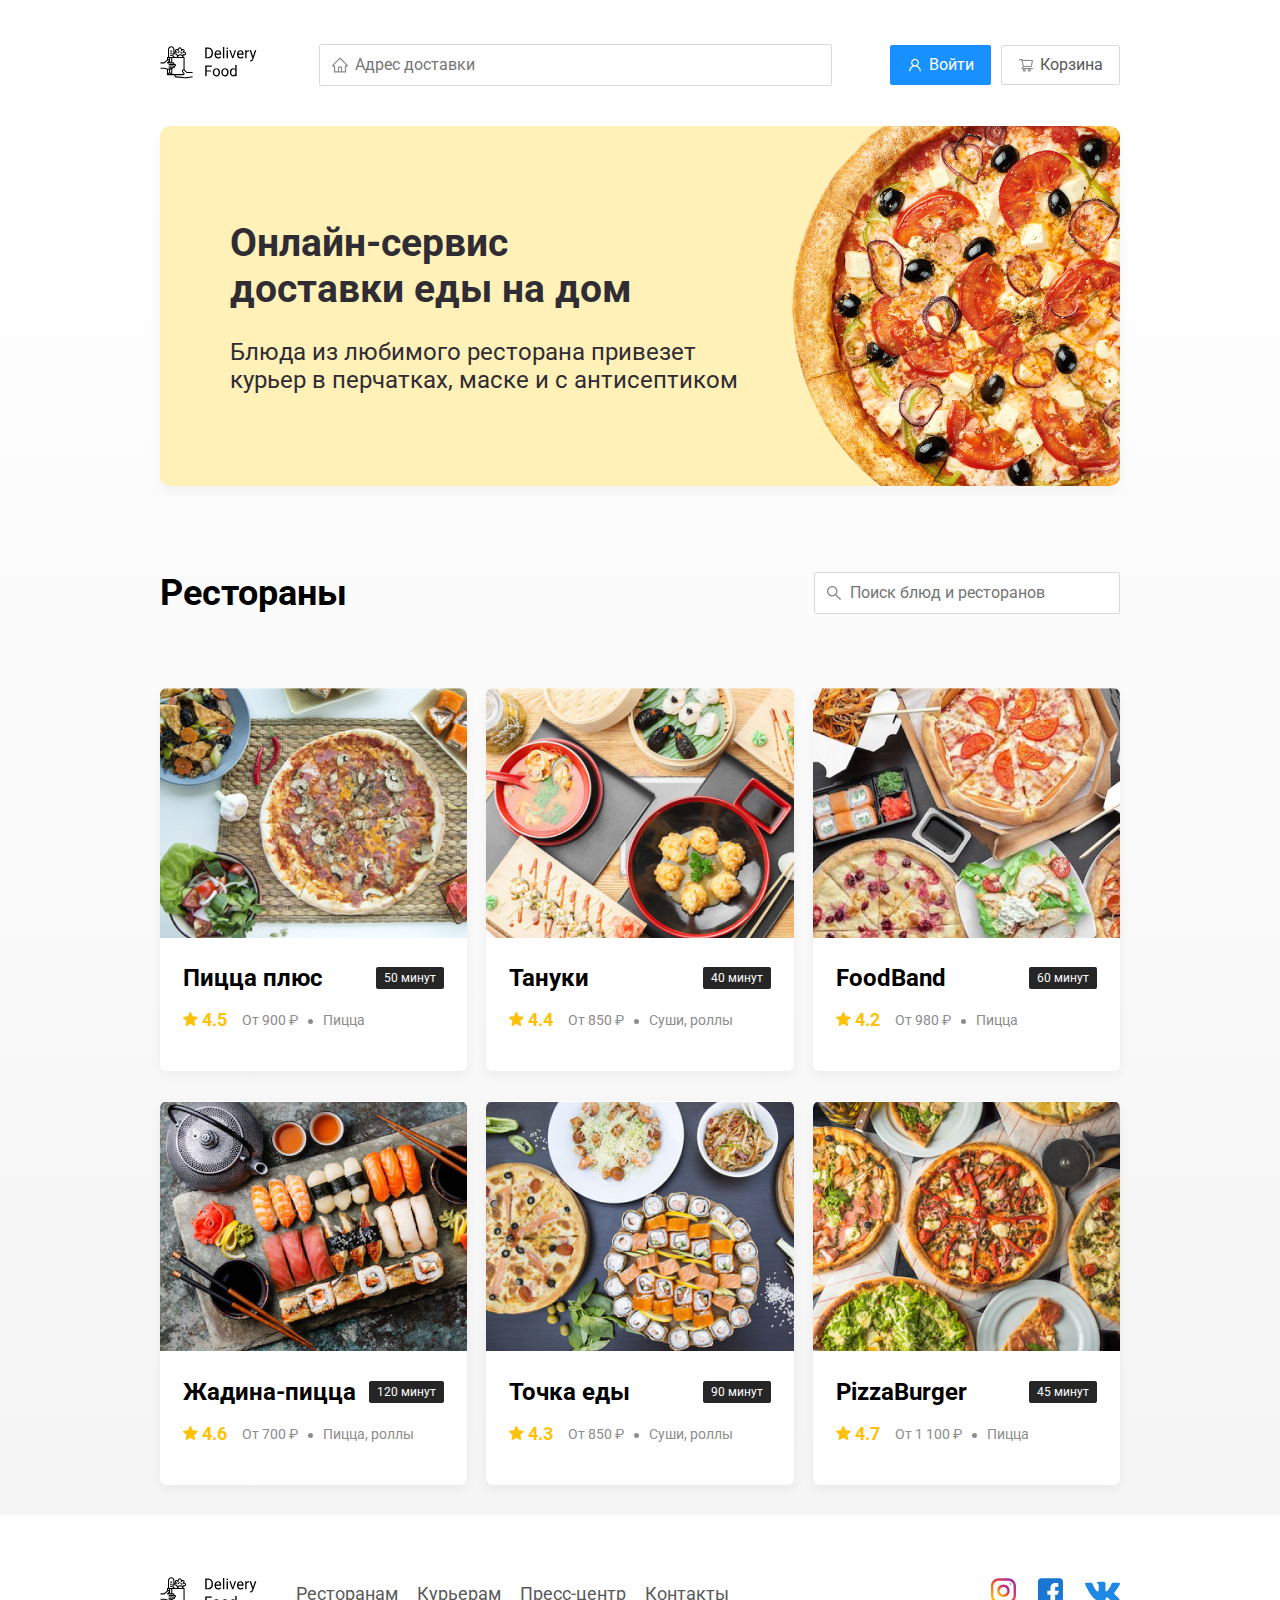
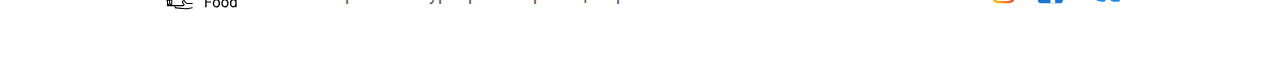
==== index.html @ 176d5f94 "Add files via upload" ====
<!DOCTYPE html>
<html lang="ru">
<head>
    <meta charset="UTF-8">
    <title>Delivery food - Доставка еды на дом</title>
    <link href="https://fonts.googleapis.com/css2?family=Roboto:wght@400;700&display=swap" rel="stylesheet">
    <link rel="stylesheet" type="text/css" href="css/normalize.css">
    <link rel="stylesheet" type="text/css" href="css/style.css">
</head>
<body>
    <div class="container">
        <header class="header">
            <a href="index.html" class="logo"><img src="img/logo.svg" alt="Logo"></a>
            <input type="text" name="address" class="input address-input" placeholder="Адрес доставки">
            <div class="buttons">
                <button class="button button-primary">
                    <img src="img/user.svg" alt="user" class="button-icon">
                    <span class="button-text">Войти</span>
                </button>
                <button class="button">
                    <img src="img/shopping-cart.svg" alt="shopping-cart" class="button-icon">
                    <span class="button-text">Корзина</span>
                </button>
            </div>
        </header>
    </div>
    <!--container-->
    <main class="main">
        <div class="container">
            <section class="promo">
                <h1 class="promo-title">Онлайн-сервис<br>доставки еды на дом</h1>
                <p class="promo-text">Блюда из любимого ресторана привезет курьер в перчатках, маске и с антисептиком</p>
            </section>
            <section class="restaurants">
                <div class="section-heading">
                    <h2 class="section-title">Рестораны</h2>
                    <input type="text" name="food" class="input search-input" placeholder="Поиск блюд и ресторанов">
                </div>
                <div class="cards">
                    <a href="restaurant.html" target="_blank" class="card">
                        <img src="img/image1.jpg" alt="image" class="card-image">
                        <div class="card-text">
                            <div class="card-heading">
                                <h3 class="card-title">Пицца плюс</h3>
                                <span class="card-tag tag">50 минут</span>
                            </div>
                            <!-- card-heading-->
                            <div class="card-info">
                                <div class="rating"><img src="img/rating.svg" alt="rating" class="rating-star"> 4.5</div>
                                <div class="price">От 900 ₽</div>
                                <div class="category">Пицца</div>
                            </div>
                            <!-- car-infos-->
                        </div>
                        <!-- card-text-->
                    </a>
                    <!-- card-->
                    <a href="restaurant.html" target="_blank" class="card">
                        <img src="img/image2.jpg" alt="image" class="card-image">
                        <div class="card-text">
                            <div class="card-heading">
                                <h3 class="card-title">Тануки</h3>
                                <span class="card-tag tag">40 минут</span>
                            </div>
                            <!-- card-heading-->
                            <div class="card-info">
                                <div class="rating"><img src="img/rating.svg" alt="rating" class="rating-star"> 4.4</div>
                                <div class="price">От 850 ₽</div>
                                <div class="category">Суши, роллы</div>
                            </div>
                            <!-- car-infos-->
                        </div>
                        <!-- card-text-->
                    </a>
                    <!-- card-->
                    <a href="restaurant.html" target="_blank" class="card">
                        <img src="img/image3.jpg" alt="image" class="card-image">
                        <div class="card-text">
                            <div class="card-heading">
                                <h3 class="card-title">FoodBand</h3>
                                <span class="card-tag tag">60 минут</span>
                            </div>
                            <!-- card-heading-->
                            <div class="card-info">
                                <div class="rating"><img src="img/rating.svg" alt="rating" class="rating-star"> 4.2</div>
                                <div class="price">От 980 ₽</div>
                                <div class="category">Пицца</div>
                            </div>
                            <!-- car-infos-->
                        </div>
                        <!-- card-text-->
                    </a>
                    <!-- card-->
                    <a href="restaurant.html" target="_blank" class="card">
                        <img src="img/image4.jpg" alt="image" class="card-image">
                        <div class="card-text">
                            <div class="card-heading">
                                <h3 class="card-title">Жадина-пицца</h3>
                                <span class="card-tag tag">120 минут</span>
                            </div>
                            <!-- card-heading-->
                            <div class="card-info">
                                <div class="rating"><img src="img/rating.svg" alt="rating" class="rating-star"> 4.6</div>
                                <div class="price">От 700 ₽</div>
                                <div class="category">Пицца, роллы</div>
                            </div>
                            <!-- car-infos-->
                        </div>
                        <!-- card-text-->
                    </a>
                    <!-- card-->
                    <a href="restaurant.html" target="_blank" class="card">
                        <img src="img/image5.jpg" alt="image" class="card-image">
                        <div class="card-text">
                            <div class="card-heading">
                                <h3 class="card-title">Точка еды</h3>
                                <span class="card-tag tag">90 минут</span>
                            </div>
                            <!-- card-heading-->
                            <div class="card-info">
                                <div class="rating"><img src="img/rating.svg" alt="rating" class="rating-star"> 4.3</div>
                                <div class="price">От 850 ₽</div>
                                <div class="category">Суши, роллы</div>
                            </div>
                            <!-- car-infos-->
                        </div>
                        <!-- card-text-->
                    </a>
                    <!-- card-->
                    <a href="restaurant.html" target="_blank" class="card">
                        <img src="img/image6.jpg" alt="image" class="card-image">
                        <div class="card-text">
                            <div class="card-heading">
                                <h3 class="card-title">PizzaBurger</h3>
                                <span class="card-tag tag">45 минут</span>
                            </div>
                            <!-- card-heading-->
                            <div class="card-info">
                                <div class="rating"><img src="img/rating.svg" alt="rating" class="rating-star"> 4.7</div>
                                <div class="price">От 1&nbsp;100 ₽</div>
                                <div class="category">Пицца</div>
                            </div>
                            <!-- car-infos-->
                        </div>
                        <!-- card-text-->
                    </a>
                    <!-- card-->
                </div>
                <!-- cards-->
            </section>
        </div>
    </main>
    <footer class="footer">
        <div class="container">
            <div class="footer-block">
                <img src="img/logo.svg" alt="logo" class="logo footer-logo">
                <nav class="footer-nav">
                    <a href="#" class="footer-link">Ресторанам</a>
                    <a href="#" class="footer-link">Курьерам</a>
                    <a href="#" class="footer-link">Пресс-центр</a>
                    <a href="#" class="footer-link">Контакты</a>
                </nav>
                <div class="social-links">
                    <a href="#" class="social-link"><img src="img/inst.svg" alt="instagram"></a>
                    <a href="#" class="social-link"><img src="img/fb.svg" alt="facebook"></a>
                    <a href="#" class="social-link"><img src="img/vk.svg" alt="vk"></a>
                </div>
            </div>
        </div>
    </footer>
</body>
</html>
---- css/style.css ----
* {
    box-sizing: border-box;
}

body {
    font-family: 'Roboto', sans-serif;
    padding-top: 44px;
}

.container {
    max-width: 1200px;
    margin: auto;
}

.header {
    display: flex;
    align-items: center;
    justify-content: space-between;
    margin-bottom: 40px
}

.input {
    background: #FFFFFF;
    border: 1px solid #D9D9D9;
    border-radius: 2px;
    font-size: 16px;
    line-height: 24px;
    padding: 8px;
    padding-left: 35px;
    background-position: left 11px center;
    background-repeat: no-repeat;
}

.address-input {
    flex: 0.8;
    background-image: url(../img/home.svg);
}

.search-input {
    width: 306px;
    background-image: url(../img/search.svg);
    margin-left: auto;
}

.buttons {
    display: flex;
    align-items: center;
}

.button {
    display: flex;
    align-items: center;
    padding: 8px 16px;
    background: #FFFFFF;
    border: 1px solid #D9D9D9;
    box-sizing: border-box;
    box-shadow: 0px 0px 2px rgba(0, 0, 0, 0.0015);
    border-radius: 2px;
    color: #595959;
    font-size: 16px;
    line-height: 24px;
    height: 40px;
}

.button-primary {
    background: #1890FF;
    border: 1px solid #1890FF;
    color: #fff;
    margin-right: 10px;
}

.button-icon {
    margin-right: 6px;
    vertical-align: middle;
}

.button-card-text {
    margin-right: 10px;
}

.button-text {
    vertical-align: middle;
}

.promo {
    box-shadow: 0px 7px 12px rgba(158, 158, 163, 0.1);
    background: #FFF1B8 url(../img/promo-image.jpeg) no-repeat top -100px right -260px / 924px;
    border-radius: 10px;
    margin-bottom: 56px;
    padding: 68px 70px;
}

.promo-title {
    font-style: normal;
    font-weight: bold;
    font-size: 39px;
    line-height: 46px;
    color: #302C34;
}

.promo-text {
    max-width: 538px;
    font-style: normal;
    font-weight: normal;
    font-size: 24px;
    line-height: 28px;
    color: #302C34;
}

.main {
    background: linear-gradient(180deg, rgba(245, 245, 245, 0) 1.04%, #F5F5F5 100%);
}

.section-heading {
    display: flex;
    align-items: center;
    margin-bottom: 44px;
}

.section-title {
    font-style: normal;
    font-weight: bold;
    font-size: 36px;
    line-height: 42px;
    margin-right: 30px; 
}

.cards {
    display: flex;
    flex-wrap: wrap;
    align-items: flex-start;
    justify-content: space-between;
}

.card {
    background: #FFFFFF;
    box-shadow: 0px 4px 12px rgba(0, 0, 0, 0.05);
    border-radius: 7px;
    overflow: hidden;
    margin-bottom: 30px;
    flex-basis: 32%;
    text-decoration: none;
    color: #000;
}

.card:hover {
    color: #696969;
}

.card-image {
    width: 384px;
    height: 250px;
    object-fit: cover;
}

.card-image-food {
    width: 384px;
    height: 212px;
    object-fit: cover;
}

.card-text {
    padding: 20px 23px 35px;
}

.card-heading {
    display: flex;
    align-items: center;
    justify-content: space-between;
}

.card-title {
    font-style: normal;
    font-weight: bold;
    font-size: 24px;
    line-height: 32px;
    margin: 0;
}

.card-buttons {
    display: flex;
    align-items: center;
    margin-top: 24px;
}

.card-title-reg {
    font-weight: normal;
}

.card-tag {
    font-style: normal;
    font-weight: normal;
    font-size: 12px;
    line-height: 20px;
    color: #fff;
    background: #262626;
    border-radius: 2px;
    padding: 1px 8px;
}

.card-price-bold {
    font-style: normal;
    font-weight: bold;
    font-size: 20px;
    line-height: 32px;
    margin-left: 30px;
}

.card-info {
    display: flex;
    align-items: center;
    flex-wrap: wrap;
    margin-top: 10px;
}

.rating {
    font-style: normal;
    font-weight: bold;
    font-size: 18px;
    line-height: 32px;
    color: #FFC107;
    margin-right: 26px;
}

.price,
.category {
    font-style: normal;
    font-weight: normal;
    font-size: 18px;
    line-height: 32px;
    color: #8C8C8C;
}

.price {
    margin-right: 10px;
}

.category {
    text-overflow: ellipsis;
    overflow: hidden;
    white-space: nowrap;
    max-width: 150px;
}

.ingredients {
    font-style: normal;
    font-weight: normal;
    font-size: 18px;
    line-height: 21px;
    color: #8C8C8C;
    margin-top: 10px;
}

.price:after {
    content: "";
    width: 5px;
    height: 5px;
    background-color: #8C8C8C;
    display: inline-block;
    vertical-align: middle;
    border-radius: 50%;
    margin-left: 10px;
}

.footer {
    padding: 60px 0;
}

.footer-block {
    display: flex;
    align-items: center;
    justify-content: space-between;
}

.footer-nav {
    margin-right: auto;
    margin-left: 35px; 
}

.footer-link {
    display: inline-block;
    font-style: normal;
    font-weight: normal;
    font-size: 18px;
    line-height: 21px;
    color: #595959;
    text-decoration: none;
}

.footer-link:not(:last-child) {
    margin-right: 15px;
}

.social-links {
    display: flex;
    align-items: center;
}

.social-link:not(:last-child) {
    margin-right: 21px;
}

.modal {
    display: none;
    position: fixed;
    left: 0;
    top: 0;
    width: 100%;
    height: 100%;
    background: rgba(0, 0, 0, 0.4);
}

.is-open {
    display: flex;
}

.modal-dialog {
    max-width: 780px;
    width: 95%;
    background: #FFFFFF;
    border-radius: 5px;
    margin: auto;
    padding: 40px 45px 45px;
}

.modal-header {
    display: flex;
    align-items: center;
    justify-content: space-between;
    margin-bottom: 45px;
}

.modal-title {
    margin: 0;
    font-style: normal;
    font-weight: bold;
    font-size: 36px;
    line-height: 42px;
}

.close {
    font-size: 36px;
    border: none;
    background-color: transparent;
}

.modal-body {
    margin-bottom: 52px;
}

.food-row {
    display: flex;
    align-items: flex-start;
    justify-content: space-between;
    padding-bottom: 8px;
    border-bottom: 1px solid #D9D9D9;
    margin-bottom: 15px;
}

.food-name {
    font-style: normal;
    font-weight: normal;
    font-size: 18px;
    line-height: 32px;
}

.food-price {
    margin-left: auto;
    margin-right: 47px;
    font-style: normal;
    font-weight: bold;
    font-size: 20px;
    line-height: 32px;
}

.food-counter {
    display: flex;
    align-items: center;
}

.button-counter {
    display: flex;
    align-items: center;
    justify-content: center;
    width: 39px;
    height: 32px;
    background: #FFFFFF;
    border: 1px solid #40A9FF;
    box-sizing: border-box;
    border-radius: 2px;
    font-style: normal;
    font-weight: normal;
    font-size: 14px;
    line-height: 22px;
    color: #40A9FF;
}

.counter {
    font-style: normal;
    font-weight: normal;
    font-size: 16px;
    line-height: 24px;
    margin-left: 10px;
    margin-right: 10px;
}

.modal-footer {
    display: flex;
    align-items: center;
    justify-content: space-between;
}

.footer-buttons {
    display: flex;
    align-items: center;
}

.modal-price-tag {
    background: #262626;
    border-radius: 5px;
    font-style: normal;
    font-weight: bold;
    font-size: 20px;
    line-height: 23px;
    color: #FAFAFA;
    padding: 15px 20px;
}

@media (max-width: 1366px) {
    .container {
        max-width: 960px;
    }

    .promo {
        background-position: center right -250px;
        background-size: 700px;
    }

    .rating {
        margin-right: 15px;
    }

    .category,
    .price {
        font-size: 14px;
    }
}

@media (max-width: 992px) {
    .container {
        max-width: 750px;
    }

    .promo {
        padding: 50px;
        background-size: 500px;
        background-position: center right -200px;
    }

    .promo-text {
        font-size: 18px;
        max-width: 400px;
    }

    .card {
        flex-basis: 49%;
    }

    .footer-link {
        font-size: 16px;
    }
}

@media (max-width: 768px) {
    .container {
        max-width: 560px;
    }

    .promo {
        background-size: 410px;
        background-position: bottom right -200px;
    }

    .promo-title {
        font-size: 24px;
        line-height: 1.4;
    }

    .promo-text {
        margin-top: 0;
    }

    .card-info {
        flex-wrap: wrap;
    }

    .card .rating {
        flex-basis: 100%;
    }

    .card-title {
        font-size: 18px;
    }
}

@media (max-width: 578px) {
    .container {
        width: 90%;

    }

    .header {
        flex-wrap: wrap;
    }

    .address-input {
        order: 5;
        margin-top: 15px;
        flex: 1;
    }

    .promo {
        background-image: none;
    }

    .promo-title {
        margin-bottom: 10px;
    }

    .section-title {
        font-size: 20px;
    }

    .card {
        flex-basis: 100%;
    }

    .card-image {
        width: 100%;
    }

    .footer {
        padding: 30px 0;
    }

    .footer-block {
        align-items: flex-start;
    }

    .footer-nav {
        margin-left: 0;
        margin-right: 0;
        order: 0;
        display: flex;
        flex-direction: column;
    }

    .footer-logo {
        margin-right: 15px;
        order: 1;
    }

    .social-links {
        order: 2;
    }
}

@media (max-width: 480px) {
    .button-text {
        display: none;
    }

    .button-icon {
        margin: 0;
    }

    .button {
        min-height: 40px;
    }

    .promo {
        padding: 20px;
    }

    .section-heading {
        flex-wrap: wrap;
    }

    .footer-block {
        flex-wrap: wrap;
        flex-direction: column;
        align-items: center;
    }

    .footer-logo {
        order: 0;
        margin-bottom: 20px;
    }

    .footer-nav {
        margin-bottom: 20px;
        text-align: center;
    }

    .footer-link:not(:last-child) {
        margin-right: 0;
    }
}
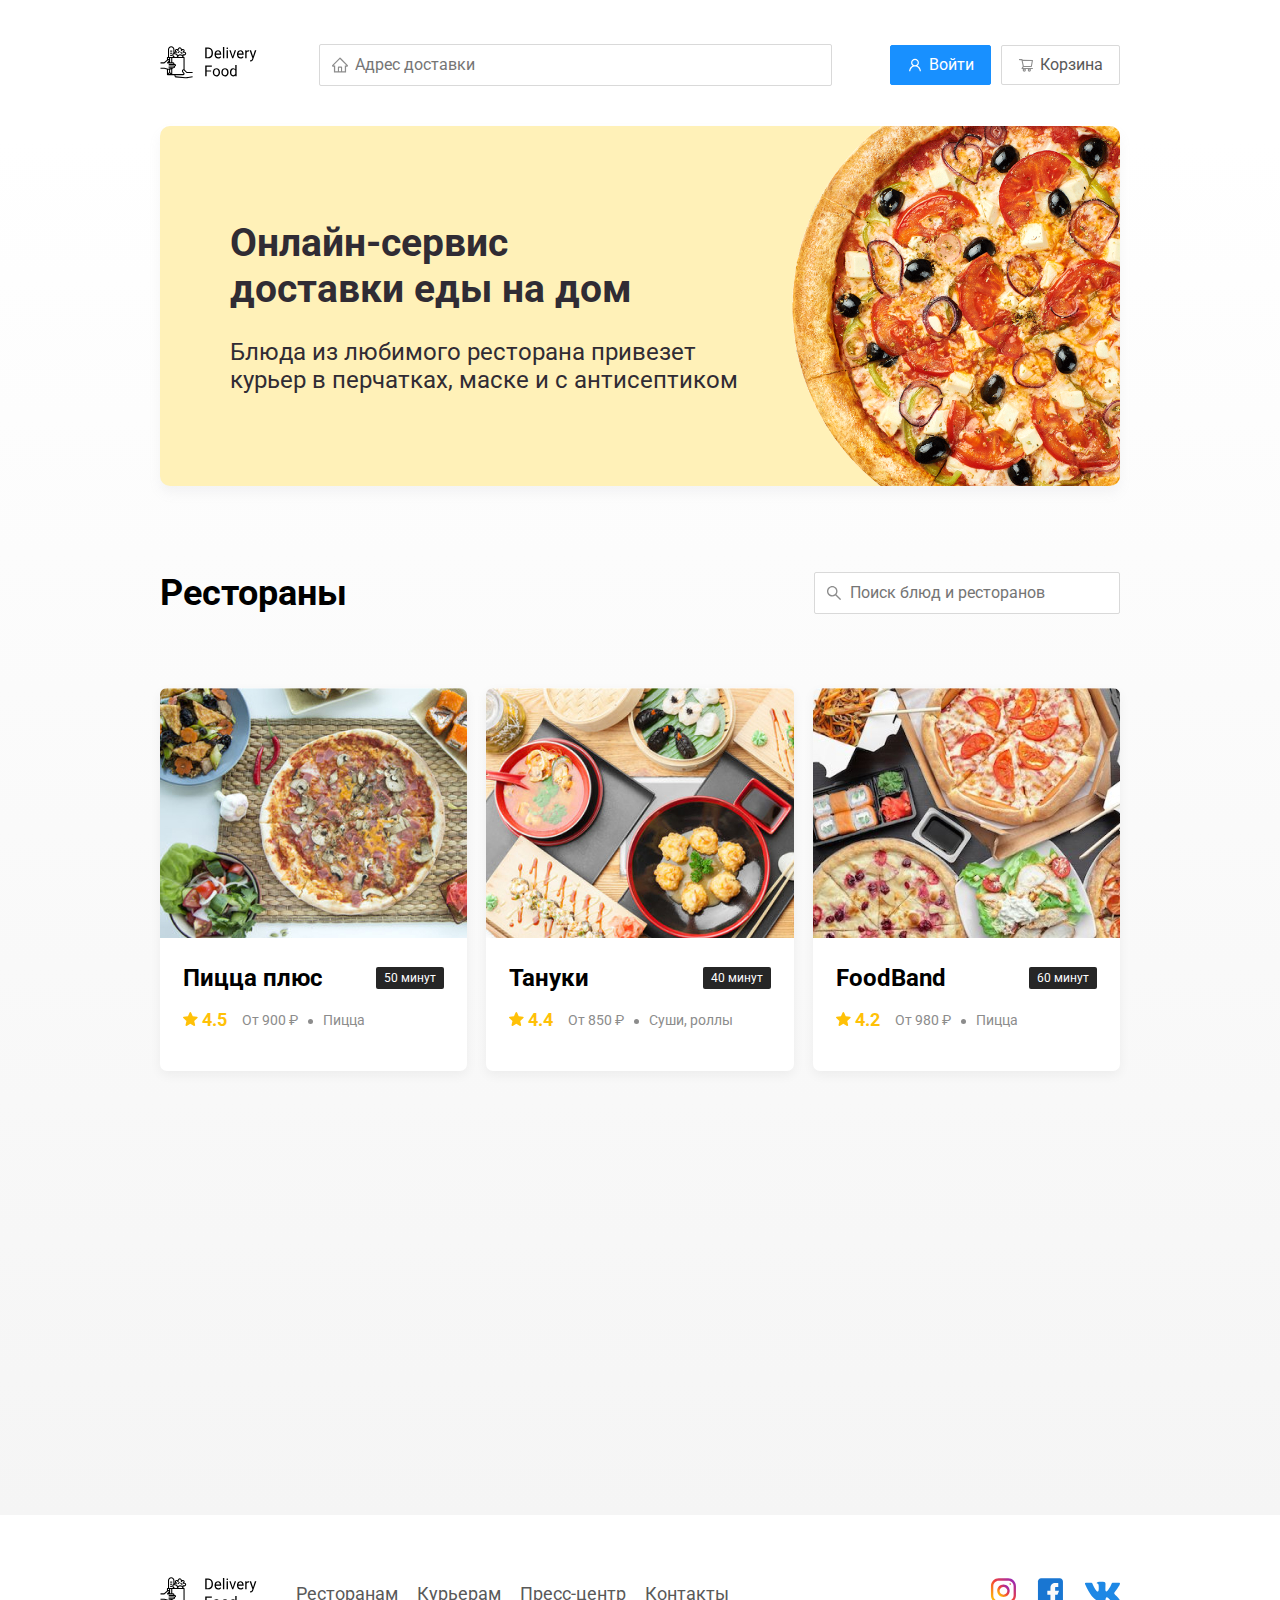
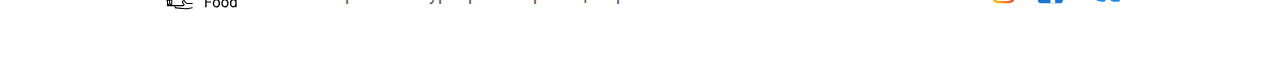
==== commit 4a08fe4e: "Add files via upload" ====
--- a/index.html
+++ b/index.html
@@ -5,6 +5,7 @@
     <title>Delivery food - Доставка еды на дом</title>
     <link href="https://fonts.googleapis.com/css2?family=Roboto:wght@400;700&display=swap" rel="stylesheet">
     <link rel="stylesheet" type="text/css" href="css/normalize.css">
+    <link rel="stylesheet" type="text/css" href="css/animate.css">
     <link rel="stylesheet" type="text/css" href="css/style.css">
 </head>
 <body>
@@ -18,7 +19,7 @@
                     <span class="button-text">Войти</span>
                 </button>
                 <button class="button">
-                    <img src="img/shopping-cart.svg" alt="shopping-cart" class="button-icon">
+                    <img src="img/shopping-cart.svg" alt="shopping-cart" class="button-icon" id="cart-button">
                     <span class="button-text">Корзина</span>
                 </button>
             </div>
@@ -37,7 +38,7 @@
                     <input type="text" name="food" class="input search-input" placeholder="Поиск блюд и ресторанов">
                 </div>
                 <div class="cards">
-                    <a href="restaurant.html" target="_blank" class="card">
+                    <a href="restaurant.html" target="_blank" class="card wow fadeInUp" data-wow-delay="0.2s">
                         <img src="img/image1.jpg" alt="image" class="card-image">
                         <div class="card-text">
                             <div class="card-heading">
@@ -55,7 +56,7 @@
                         <!-- card-text-->
                     </a>
                     <!-- card-->
-                    <a href="restaurant.html" target="_blank" class="card">
+                    <a href="restaurant.html" target="_blank" class="card wow fadeInUp" data-wow-delay="0.4s">
                         <img src="img/image2.jpg" alt="image" class="card-image">
                         <div class="card-text">
                             <div class="card-heading">
@@ -73,7 +74,7 @@
                         <!-- card-text-->
                     </a>
                     <!-- card-->
-                    <a href="restaurant.html" target="_blank" class="card">
+                    <a href="restaurant.html" target="_blank" class="card wow fadeInUp" data-wow-delay="0.6s">
                         <img src="img/image3.jpg" alt="image" class="card-image">
                         <div class="card-text">
                             <div class="card-heading">
@@ -91,7 +92,7 @@
                         <!-- card-text-->
                     </a>
                     <!-- card-->
-                    <a href="restaurant.html" target="_blank" class="card">
+                    <a href="restaurant.html" target="_blank" class="card wow fadeInUp" data-wow-delay="0.2s">
                         <img src="img/image4.jpg" alt="image" class="card-image">
                         <div class="card-text">
                             <div class="card-heading">
@@ -109,7 +110,7 @@
                         <!-- card-text-->
                     </a>
                     <!-- card-->
-                    <a href="restaurant.html" target="_blank" class="card">
+                    <a href="restaurant.html" target="_blank" class="card wow fadeInUp" data-wow-delay="0.4s">
                         <img src="img/image5.jpg" alt="image" class="card-image">
                         <div class="card-text">
                             <div class="card-heading">
@@ -127,7 +128,7 @@
                         <!-- card-text-->
                     </a>
                     <!-- card-->
-                    <a href="restaurant.html" target="_blank" class="card">
+                    <a href="restaurant.html" target="_blank" class="card wow fadeInUp" data-wow-delay="0.6s">
                         <img src="img/image6.jpg" alt="image" class="card-image">
                         <div class="card-text">
                             <div class="card-heading">
@@ -168,5 +169,69 @@
             </div>
         </div>
     </footer>
+    <div class="modal">
+        <div class="modal-dialog">
+            <div class="modal-header">
+                <h3 class="modal-title">Корзина</h3>
+                <button class="close">&times;</button>
+            </div>
+            <div class="modal-body">
+                <div class="food-row">
+                    <span class="food-name">Ролл угорь стандарт</span>
+                    <strong class="food-price">250 ₽</strong>
+                    <div class="food-counter">
+                        <button class="button-counter">-</button>
+                        <span class="counter">1</span>
+                        <button class="button-counter">+</button>
+                    </div>
+                </div>
+                <div class="food-row">
+                    <span class="food-name">Ролл угорь стандарт</span>
+                    <strong class="food-price">250 ₽</strong>
+                    <div class="food-counter">
+                        <button class="button-counter">-</button>
+                        <span class="counter">1</span>
+                        <button class="button-counter">+</button>
+                    </div>
+                </div>
+                <div class="food-row">
+                    <span class="food-name">Ролл угорь стандарт</span>
+                    <strong class="food-price">250 ₽</strong>
+                    <div class="food-counter">
+                        <button class="button-counter">-</button>
+                        <span class="counter">1</span>
+                        <button class="button-counter">+</button>
+                    </div>
+                </div>
+                <div class="food-row">
+                    <span class="food-name">Ролл угорь стандарт</span>
+                    <strong class="food-price">250 ₽</strong>
+                    <div class="food-counter">
+                        <button class="button-counter">-</button>
+                        <span class="counter">1</span>
+                        <button class="button-counter">+</button>
+                    </div>
+                </div>
+                <div class="food-row">
+                    <span class="food-name">Ролл угорь стандарт</span>
+                    <strong class="food-price">250 ₽</strong>
+                    <div class="food-counter">
+                        <button class="button-counter">-</button>
+                        <span class="counter">1</span>
+                        <button class="button-counter">+</button>
+                    </div>
+                </div>
+            </div>
+            <div class="modal-footer">
+                <span class="modal-price-tag">1250 ₽</span>
+                <div class="footer-buttons">
+                    <button class="button button-primary">Оформить заказ</button>
+                    <button class="button">Отмена</button>
+                </div>
+            </div>
+        </div>
+    </div>
+    <script type="text/javascript" src="js/wow.min.js"></script>
+    <script type="text/javascript" src="js/main.js"></script>
 </body>
 </html>